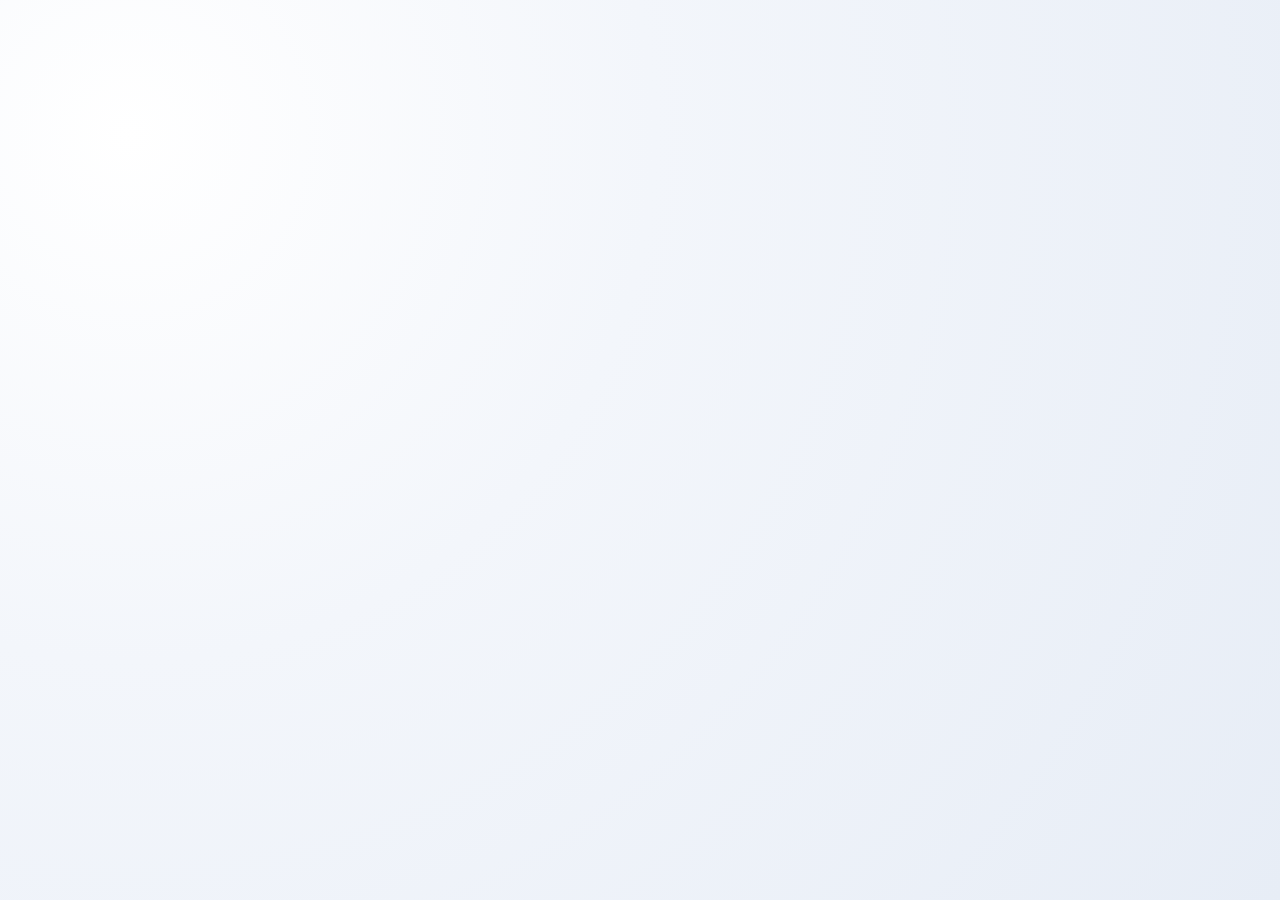
==== index.html @ b65aa78d "Auto-generated commit" ====
<!doctype html>
<html lang="en" data-beasties-container>
<head>
  <meta charset="utf-8">
  <title>CathFlow</title>
  <base href="https://melodypan.github.io/CathFlow/">
  <meta name="viewport" content="width=device-width, initial-scale=1">
  <link rel="icon" type="image/x-icon" href="favicon.ico">
<style>:root{--bg-page:#eef2f7;--bg-surface:#ffffff;--bg-soft:#f8fafc;--text-primary:#0f172a;--text-secondary:#475569;--brand-700:#1d4ed8;--brand-800:#1e3a8a;--danger-600:#dc2626;--border-soft:#dbe3ee;--shadow-soft:0 8px 30px rgba(15, 23, 42, .08);--shadow-strong:0 16px 32px rgba(15, 23, 42, .18);--radius-md:12px;--radius-lg:18px}*{box-sizing:border-box}html,body{margin:0;padding:0;width:100%;min-height:100%;background:radial-gradient(circle at 10% 15%,#fff,#f3f6fb 38%,#e7edf6);color:var(--text-primary);font-family:Microsoft JhengHei,PingFang TC,Noto Sans TC,sans-serif;font-weight:400;line-height:1.55;-webkit-font-smoothing:antialiased;text-rendering:optimizeLegibility}*::-webkit-scrollbar{width:10px;height:10px}*::-webkit-scrollbar-thumb{background:#b8c5d8;border-radius:999px}*::-webkit-scrollbar-track{background:#edf2f8}@media(max-width:768px){html,body{font-size:15px}}</style><link rel="stylesheet" href="styles-JXRAWTLQ.css" media="print" onload="this.media='all'"><noscript><link rel="stylesheet" href="styles-JXRAWTLQ.css"></noscript></head>
<body>
  <app-root></app-root>
<script src="main-EGD3RKEH.js" type="module"></script></body>
</html>
---- styles-JXRAWTLQ.css ----
:root{--bg-page: #eef2f7;--bg-surface: #ffffff;--bg-soft: #f8fafc;--text-primary: #0f172a;--text-secondary: #475569;--brand-700: #1d4ed8;--brand-800: #1e3a8a;--danger-600: #dc2626;--border-soft: #dbe3ee;--shadow-soft: 0 8px 30px rgba(15, 23, 42, .08);--shadow-strong: 0 16px 32px rgba(15, 23, 42, .18);--radius-md: 12px;--radius-lg: 18px}*{box-sizing:border-box}html,body{margin:0;padding:0;width:100%;min-height:100%;background:radial-gradient(circle at 10% 15%,#fff,#f3f6fb 38%,#e7edf6);color:var(--text-primary);font-family:Microsoft JhengHei,PingFang TC,Noto Sans TC,sans-serif;font-weight:400;line-height:1.55;-webkit-font-smoothing:antialiased;text-rendering:optimizeLegibility}button,input,select,textarea{font:inherit}img{max-width:100%;display:block}*::-webkit-scrollbar{width:10px;height:10px}*::-webkit-scrollbar-thumb{background:#b8c5d8;border-radius:999px}*::-webkit-scrollbar-track{background:#edf2f8}@media(max-width:768px){html,body{font-size:15px}}
---- styles-JXRAWTLQ.css ----
:root{--bg-page: #eef2f7;--bg-surface: #ffffff;--bg-soft: #f8fafc;--text-primary: #0f172a;--text-secondary: #475569;--brand-700: #1d4ed8;--brand-800: #1e3a8a;--danger-600: #dc2626;--border-soft: #dbe3ee;--shadow-soft: 0 8px 30px rgba(15, 23, 42, .08);--shadow-strong: 0 16px 32px rgba(15, 23, 42, .18);--radius-md: 12px;--radius-lg: 18px}*{box-sizing:border-box}html,body{margin:0;padding:0;width:100%;min-height:100%;background:radial-gradient(circle at 10% 15%,#fff,#f3f6fb 38%,#e7edf6);color:var(--text-primary);font-family:Microsoft JhengHei,PingFang TC,Noto Sans TC,sans-serif;font-weight:400;line-height:1.55;-webkit-font-smoothing:antialiased;text-rendering:optimizeLegibility}button,input,select,textarea{font:inherit}img{max-width:100%;display:block}*::-webkit-scrollbar{width:10px;height:10px}*::-webkit-scrollbar-thumb{background:#b8c5d8;border-radius:999px}*::-webkit-scrollbar-track{background:#edf2f8}@media(max-width:768px){html,body{font-size:15px}}
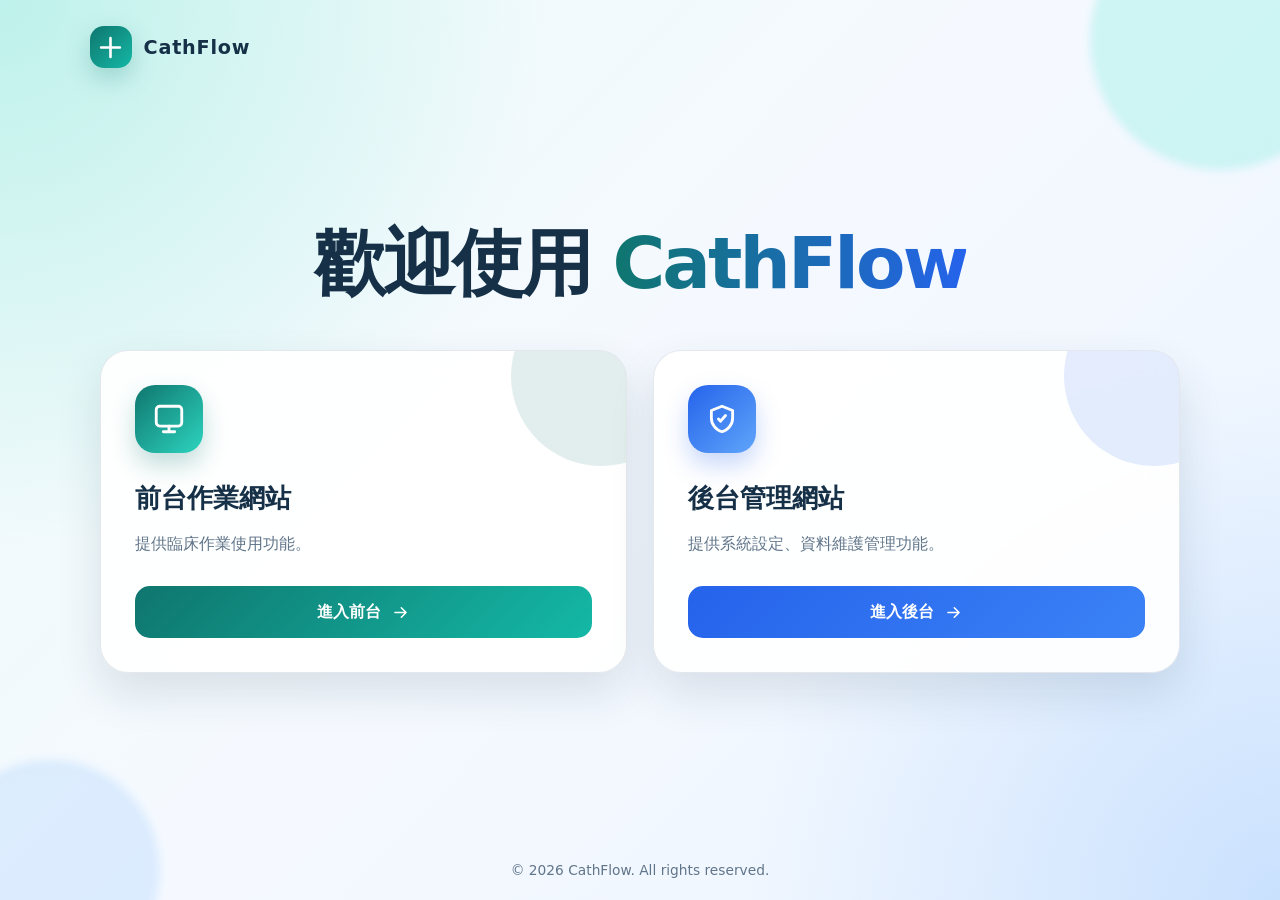
==== commit 11aff77b: "index" ====
--- a/index.html
+++ b/index.html
@@ -1,13 +1,434 @@
-<!doctype html>
-<html lang="en" data-beasties-container>
+<!DOCTYPE html>
+<html lang="zh-Hant">
 <head>
-  <meta charset="utf-8">
-  <title>CathFlow</title>
-  <base href="https://melodypan.github.io/CathFlow/">
-  <meta name="viewport" content="width=device-width, initial-scale=1">
-  <link rel="icon" type="image/x-icon" href="favicon.ico">
-<style>:root{--bg-page:#eef2f7;--bg-surface:#ffffff;--bg-soft:#f8fafc;--text-primary:#0f172a;--text-secondary:#475569;--brand-700:#1d4ed8;--brand-800:#1e3a8a;--danger-600:#dc2626;--border-soft:#dbe3ee;--shadow-soft:0 8px 30px rgba(15, 23, 42, .08);--shadow-strong:0 16px 32px rgba(15, 23, 42, .18);--radius-md:12px;--radius-lg:18px}*{box-sizing:border-box}html,body{margin:0;padding:0;width:100%;min-height:100%;background:radial-gradient(circle at 10% 15%,#fff,#f3f6fb 38%,#e7edf6);color:var(--text-primary);font-family:Microsoft JhengHei,PingFang TC,Noto Sans TC,sans-serif;font-weight:400;line-height:1.55;-webkit-font-smoothing:antialiased;text-rendering:optimizeLegibility}*::-webkit-scrollbar{width:10px;height:10px}*::-webkit-scrollbar-thumb{background:#b8c5d8;border-radius:999px}*::-webkit-scrollbar-track{background:#edf2f8}@media(max-width:768px){html,body{font-size:15px}}</style><link rel="stylesheet" href="styles-JXRAWTLQ.css" media="print" onload="this.media='all'"><noscript><link rel="stylesheet" href="styles-JXRAWTLQ.css"></noscript></head>
+  <meta charset="UTF-8" />
+  <meta name="viewport" content="width=device-width, initial-scale=1.0" />
+  <meta name="description" content="CathFlow 系統入口網站" />
+  <title>CathFlow 系統入口</title>
+
+  <style>
+    :root {
+      --primary: #0f766e;
+      --primary-dark: #115e59;
+      --secondary: #2563eb;
+      --secondary-dark: #1d4ed8;
+      --text-main: #153047;
+      --text-light: #60758a;
+      --card-bg: rgba(255, 255, 255, 0.92);
+      --border: rgba(148, 163, 184, 0.25);
+      --shadow: 0 20px 45px rgba(15, 47, 68, 0.12);
+    }
+
+    * {
+      box-sizing: border-box;
+    }
+
+    body {
+      margin: 0;
+      min-height: 100vh;
+      font-family:
+        "Microsoft JhengHei",
+        "Noto Sans TC",
+        system-ui,
+        -apple-system,
+        BlinkMacSystemFont,
+        "Segoe UI",
+        sans-serif;
+      color: var(--text-main);
+      background:
+        radial-gradient(circle at top left, rgba(45, 212, 191, 0.25), transparent 35%),
+        radial-gradient(circle at bottom right, rgba(96, 165, 250, 0.25), transparent 35%),
+        linear-gradient(135deg, #eefbf9 0%, #f5f9ff 48%, #edf5ff 100%);
+      display: flex;
+      flex-direction: column;
+      overflow-x: hidden;
+    }
+
+    .background-shape {
+      position: fixed;
+      border-radius: 999px;
+      filter: blur(4px);
+      opacity: 0.25;
+      pointer-events: none;
+    }
+
+    .shape-one {
+      width: 260px;
+      height: 260px;
+      top: -90px;
+      right: -70px;
+      background: #5eead4;
+    }
+
+    .shape-two {
+      width: 220px;
+      height: 220px;
+      bottom: -80px;
+      left: -60px;
+      background: #93c5fd;
+    }
+
+    header {
+      width: 100%;
+      padding: 26px 7vw;
+      display: flex;
+      align-items: center;
+      justify-content: space-between;
+      position: relative;
+      z-index: 1;
+    }
+
+    .brand {
+      display: flex;
+      align-items: center;
+      gap: 12px;
+      font-weight: 800;
+      font-size: 1.2rem;
+      letter-spacing: 0.04em;
+    }
+
+    .brand-icon {
+      width: 42px;
+      height: 42px;
+      border-radius: 14px;
+      display: grid;
+      place-items: center;
+      color: white;
+      background: linear-gradient(135deg, var(--primary), #14b8a6);
+      box-shadow: 0 10px 25px rgba(15, 118, 110, 0.25);
+    }
+
+    .brand-icon svg {
+      width: 25px;
+      height: 25px;
+    }
+
+    .header-label {
+      color: var(--text-light);
+      font-size: 0.92rem;
+    }
+
+    main {
+      width: min(1080px, 88vw);
+      margin: auto;
+      padding: 44px 0 80px;
+      position: relative;
+      z-index: 1;
+    }
+
+    .hero {
+      text-align: center;
+      margin-bottom: 48px;
+    }
+
+    .eyebrow {
+      display: inline-block;
+      padding: 8px 14px;
+      border-radius: 999px;
+      color: var(--primary);
+      background: rgba(20, 184, 166, 0.11);
+      border: 1px solid rgba(20, 184, 166, 0.18);
+      font-size: 0.86rem;
+      font-weight: 700;
+      letter-spacing: 0.08em;
+      margin-bottom: 20px;
+    }
+
+    h1 {
+      margin: 0;
+      font-size: clamp(2.2rem, 6vw, 4.5rem);
+      line-height: 1.08;
+      letter-spacing: -0.04em;
+    }
+
+    .hero-highlight {
+      background: linear-gradient(90deg, var(--primary), var(--secondary));
+      -webkit-background-clip: text;
+      background-clip: text;
+      color: transparent;
+    }
+
+    .hero p {
+      max-width: 680px;
+      margin: 22px auto 0;
+      color: var(--text-light);
+      font-size: clamp(1rem, 2vw, 1.15rem);
+      line-height: 1.8;
+    }
+
+    .portal-grid {
+      display: grid;
+      grid-template-columns: repeat(2, minmax(0, 1fr));
+      gap: 26px;
+    }
+
+    .portal-card {
+      position: relative;
+      min-height: 310px;
+      padding: 34px;
+      border-radius: 28px;
+      background: var(--card-bg);
+      border: 1px solid var(--border);
+      box-shadow: var(--shadow);
+      backdrop-filter: blur(16px);
+      overflow: hidden;
+      display: flex;
+      flex-direction: column;
+      transition:
+        transform 0.25s ease,
+        box-shadow 0.25s ease,
+        border-color 0.25s ease;
+    }
+
+    .portal-card:hover {
+      transform: translateY(-8px);
+      box-shadow: 0 28px 60px rgba(15, 47, 68, 0.18);
+    }
+
+    .portal-card.front:hover {
+      border-color: rgba(15, 118, 110, 0.35);
+    }
+
+    .portal-card.admin:hover {
+      border-color: rgba(37, 99, 235, 0.35);
+    }
+
+    .card-decoration {
+      position: absolute;
+      width: 180px;
+      height: 180px;
+      border-radius: 50%;
+      right: -65px;
+      top: -65px;
+      opacity: 0.12;
+    }
+
+    .front .card-decoration {
+      background: var(--primary);
+    }
+
+    .admin .card-decoration {
+      background: var(--secondary);
+    }
+
+    .portal-icon {
+      width: 68px;
+      height: 68px;
+      border-radius: 20px;
+      display: grid;
+      place-items: center;
+      color: white;
+      margin-bottom: 28px;
+      position: relative;
+      z-index: 1;
+    }
+
+    .front .portal-icon {
+      background: linear-gradient(135deg, var(--primary), #2dd4bf);
+      box-shadow: 0 12px 25px rgba(15, 118, 110, 0.25);
+    }
+
+    .admin .portal-icon {
+      background: linear-gradient(135deg, var(--secondary), #60a5fa);
+      box-shadow: 0 12px 25px rgba(37, 99, 235, 0.25);
+    }
+
+    .portal-icon svg {
+      width: 34px;
+      height: 34px;
+    }
+
+    .portal-card h2 {
+      margin: 0;
+      font-size: 1.65rem;
+    }
+
+    .portal-card p {
+      margin: 14px 0 28px;
+      color: var(--text-light);
+      line-height: 1.75;
+      flex-grow: 1;
+    }
+
+    .portal-link {
+      width: 100%;
+      min-height: 52px;
+      padding: 14px 20px;
+      border-radius: 15px;
+      display: inline-flex;
+      align-items: center;
+      justify-content: center;
+      gap: 10px;
+      text-decoration: none;
+      color: white;
+      font-weight: 800;
+      transition:
+        transform 0.2s ease,
+        filter 0.2s ease;
+    }
+
+    .portal-link:hover {
+      transform: translateY(-2px);
+      filter: brightness(1.06);
+    }
+
+    .portal-link svg {
+      width: 19px;
+      height: 19px;
+      transition: transform 0.2s ease;
+    }
+
+    .portal-link:hover svg {
+      transform: translateX(4px);
+    }
+
+    .front .portal-link {
+      background: linear-gradient(135deg, var(--primary), #14b8a6);
+    }
+
+    .admin .portal-link {
+      background: linear-gradient(135deg, var(--secondary), #3b82f6);
+    }
+
+    footer {
+      text-align: center;
+      padding: 22px;
+      color: var(--text-light);
+      font-size: 0.86rem;
+      position: relative;
+      z-index: 1;
+    }
+
+    @media (max-width: 760px) {
+      header {
+        padding: 20px 6vw;
+      }
+
+      .header-label {
+        display: none;
+      }
+
+      main {
+        width: min(92vw, 620px);
+        padding-top: 25px;
+      }
+
+      .hero {
+        margin-bottom: 34px;
+      }
+
+      .portal-grid {
+        grid-template-columns: 1fr;
+      }
+
+      .portal-card {
+        min-height: 285px;
+        padding: 28px;
+      }
+    }
+  </style>
+</head>
+
 <body>
-  <app-root></app-root>
-<script src="main-EGD3RKEH.js" type="module"></script></body>
+  <div class="background-shape shape-one"></div>
+  <div class="background-shape shape-two"></div>
+
+  <header>
+    <div class="brand">
+      <div class="brand-icon" aria-hidden="true">
+        <svg viewBox="0 0 24 24" fill="none">
+          <path d="M12 3v18M3 12h18" stroke="currentColor" stroke-width="2.5" stroke-linecap="round"/>
+        </svg>
+      </div>
+      <span>CathFlow</span>
+    </div>
+
+    <!-- <div class="header-label">心導管流程管理系統</div> -->
+  </header>
+
+  <main>
+    <section class="hero">
+      <!-- <div class="eyebrow">SYSTEM PORTAL</div> -->
+      <h1>歡迎使用 <span class="hero-highlight">CathFlow</span></h1>
+      <!-- <p>
+        請依照您的使用需求，選擇進入前台作業網站或後台管理網站。
+      </p> -->
+    </section>
+
+    <section class="portal-grid">
+      <article class="portal-card front">
+        <div class="card-decoration"></div>
+
+        <div class="portal-icon" aria-hidden="true">
+          <svg viewBox="0 0 24 24" fill="none">
+            <path d="M3 5.5A2.5 2.5 0 0 1 5.5 3h13A2.5 2.5 0 0 1 21 5.5v9A2.5 2.5 0 0 1 18.5 17h-13A2.5 2.5 0 0 1 3 14.5v-9Z" stroke="currentColor" stroke-width="2"/>
+            <path d="M8 21h8M12 17v4" stroke="currentColor" stroke-width="2" stroke-linecap="round"/>
+          </svg>
+        </div>
+
+        <h2>前台作業網站</h2>
+        <p>
+          提供臨床作業使用功能。
+        </p>
+
+        <a
+          id="frontendLink"
+          class="portal-link"
+          href="http://172.22.140.63:5020/"
+          target="_blank"
+          rel="noopener noreferrer"
+        >
+          進入前台
+          <svg viewBox="0 0 24 24" fill="none" aria-hidden="true">
+            <path d="M5 12h14M13 6l6 6-6 6" stroke="currentColor" stroke-width="2" stroke-linecap="round" stroke-linejoin="round"/>
+          </svg>
+        </a>
+      </article>
+
+      <article class="portal-card admin">
+        <div class="card-decoration"></div>
+
+        <div class="portal-icon" aria-hidden="true">
+          <svg viewBox="0 0 24 24" fill="none">
+            <path d="M12 3 4.5 6v5.4c0 4.4 3.2 8.5 7.5 9.6 4.3-1.1 7.5-5.2 7.5-9.6V6L12 3Z" stroke="currentColor" stroke-width="2" stroke-linejoin="round"/>
+            <path d="M9.5 12 11 13.5l3.5-4" stroke="currentColor" stroke-width="2" stroke-linecap="round" stroke-linejoin="round"/>
+          </svg>
+        </div>
+
+        <h2>後台管理網站</h2>
+        <p>
+          提供系統設定、資料維護管理功能。
+        </p>
+
+        <a
+          id="backendLink"
+          class="portal-link"
+          href="http://172.22.140.63:5020/login"
+          target="_blank"
+          rel="noopener noreferrer"
+        >
+          進入後台
+          <svg viewBox="0 0 24 24" fill="none" aria-hidden="true">
+            <path d="M5 12h14M13 6l6 6-6 6" stroke="currentColor" stroke-width="2" stroke-linecap="round" stroke-linejoin="round"/>
+          </svg>
+        </a>
+      </article>
+    </section>
+  </main>
+
+  <footer>
+    © <span id="currentYear"></span> CathFlow. All rights reserved.
+  </footer>
+
+  <script>
+    const cathFlowUrls = {
+      frontend: "http://172.22.140.63:5020",
+      backend: "http://172.22.140.63:5020/login"
+    };
+
+    document.getElementById("frontendLink").href = cathFlowUrls.frontend;
+    document.getElementById("backendLink").href = cathFlowUrls.backend;
+    document.getElementById("currentYear").textContent = new Date().getFullYear();
+  </script>
+</body>
 </html>
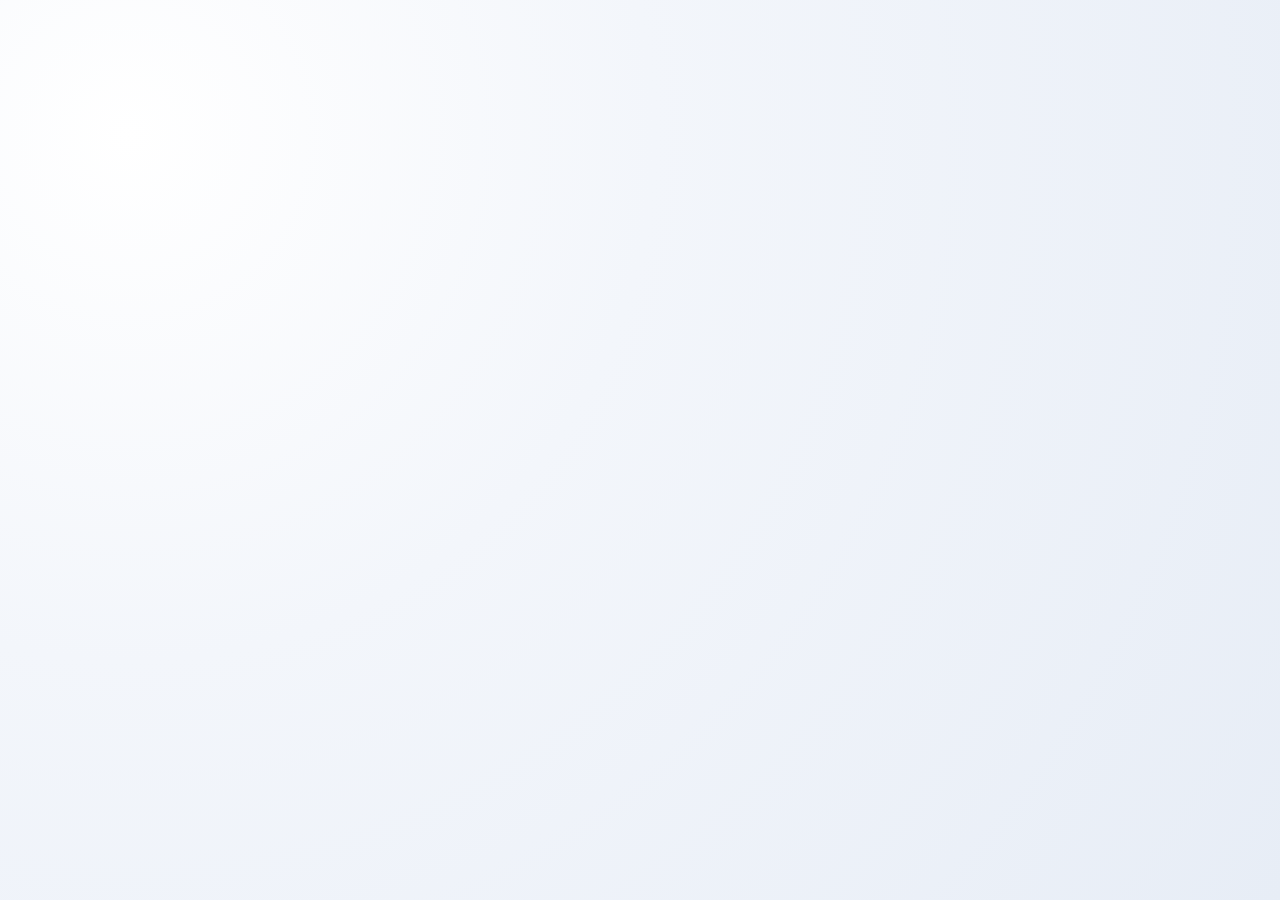
==== commit 11254cea: "Auto-generated commit" ====
--- a/index.html
+++ b/index.html
@@ -1,434 +1,13 @@
-<!DOCTYPE html>
-<html lang="zh-Hant">
+<!doctype html>
+<html lang="en" data-beasties-container>
 <head>
-  <meta charset="UTF-8" />
-  <meta name="viewport" content="width=device-width, initial-scale=1.0" />
-  <meta name="description" content="CathFlow 系統入口網站" />
-  <title>CathFlow 系統入口</title>
-
-  <style>
-    :root {
-      --primary: #0f766e;
-      --primary-dark: #115e59;
-      --secondary: #2563eb;
-      --secondary-dark: #1d4ed8;
-      --text-main: #153047;
-      --text-light: #60758a;
-      --card-bg: rgba(255, 255, 255, 0.92);
-      --border: rgba(148, 163, 184, 0.25);
-      --shadow: 0 20px 45px rgba(15, 47, 68, 0.12);
-    }
-
-    * {
-      box-sizing: border-box;
-    }
-
-    body {
-      margin: 0;
-      min-height: 100vh;
-      font-family:
-        "Microsoft JhengHei",
-        "Noto Sans TC",
-        system-ui,
-        -apple-system,
-        BlinkMacSystemFont,
-        "Segoe UI",
-        sans-serif;
-      color: var(--text-main);
-      background:
-        radial-gradient(circle at top left, rgba(45, 212, 191, 0.25), transparent 35%),
-        radial-gradient(circle at bottom right, rgba(96, 165, 250, 0.25), transparent 35%),
-        linear-gradient(135deg, #eefbf9 0%, #f5f9ff 48%, #edf5ff 100%);
-      display: flex;
-      flex-direction: column;
-      overflow-x: hidden;
-    }
-
-    .background-shape {
-      position: fixed;
-      border-radius: 999px;
-      filter: blur(4px);
-      opacity: 0.25;
-      pointer-events: none;
-    }
-
-    .shape-one {
-      width: 260px;
-      height: 260px;
-      top: -90px;
-      right: -70px;
-      background: #5eead4;
-    }
-
-    .shape-two {
-      width: 220px;
-      height: 220px;
-      bottom: -80px;
-      left: -60px;
-      background: #93c5fd;
-    }
-
-    header {
-      width: 100%;
-      padding: 26px 7vw;
-      display: flex;
-      align-items: center;
-      justify-content: space-between;
-      position: relative;
-      z-index: 1;
-    }
-
-    .brand {
-      display: flex;
-      align-items: center;
-      gap: 12px;
-      font-weight: 800;
-      font-size: 1.2rem;
-      letter-spacing: 0.04em;
-    }
-
-    .brand-icon {
-      width: 42px;
-      height: 42px;
-      border-radius: 14px;
-      display: grid;
-      place-items: center;
-      color: white;
-      background: linear-gradient(135deg, var(--primary), #14b8a6);
-      box-shadow: 0 10px 25px rgba(15, 118, 110, 0.25);
-    }
-
-    .brand-icon svg {
-      width: 25px;
-      height: 25px;
-    }
-
-    .header-label {
-      color: var(--text-light);
-      font-size: 0.92rem;
-    }
-
-    main {
-      width: min(1080px, 88vw);
-      margin: auto;
-      padding: 44px 0 80px;
-      position: relative;
-      z-index: 1;
-    }
-
-    .hero {
-      text-align: center;
-      margin-bottom: 48px;
-    }
-
-    .eyebrow {
-      display: inline-block;
-      padding: 8px 14px;
-      border-radius: 999px;
-      color: var(--primary);
-      background: rgba(20, 184, 166, 0.11);
-      border: 1px solid rgba(20, 184, 166, 0.18);
-      font-size: 0.86rem;
-      font-weight: 700;
-      letter-spacing: 0.08em;
-      margin-bottom: 20px;
-    }
-
-    h1 {
-      margin: 0;
-      font-size: clamp(2.2rem, 6vw, 4.5rem);
-      line-height: 1.08;
-      letter-spacing: -0.04em;
-    }
-
-    .hero-highlight {
-      background: linear-gradient(90deg, var(--primary), var(--secondary));
-      -webkit-background-clip: text;
-      background-clip: text;
-      color: transparent;
-    }
-
-    .hero p {
-      max-width: 680px;
-      margin: 22px auto 0;
-      color: var(--text-light);
-      font-size: clamp(1rem, 2vw, 1.15rem);
-      line-height: 1.8;
-    }
-
-    .portal-grid {
-      display: grid;
-      grid-template-columns: repeat(2, minmax(0, 1fr));
-      gap: 26px;
-    }
-
-    .portal-card {
-      position: relative;
-      min-height: 310px;
-      padding: 34px;
-      border-radius: 28px;
-      background: var(--card-bg);
-      border: 1px solid var(--border);
-      box-shadow: var(--shadow);
-      backdrop-filter: blur(16px);
-      overflow: hidden;
-      display: flex;
-      flex-direction: column;
-      transition:
-        transform 0.25s ease,
-        box-shadow 0.25s ease,
-        border-color 0.25s ease;
-    }
-
-    .portal-card:hover {
-      transform: translateY(-8px);
-      box-shadow: 0 28px 60px rgba(15, 47, 68, 0.18);
-    }
-
-    .portal-card.front:hover {
-      border-color: rgba(15, 118, 110, 0.35);
-    }
-
-    .portal-card.admin:hover {
-      border-color: rgba(37, 99, 235, 0.35);
-    }
-
-    .card-decoration {
-      position: absolute;
-      width: 180px;
-      height: 180px;
-      border-radius: 50%;
-      right: -65px;
-      top: -65px;
-      opacity: 0.12;
-    }
-
-    .front .card-decoration {
-      background: var(--primary);
-    }
-
-    .admin .card-decoration {
-      background: var(--secondary);
-    }
-
-    .portal-icon {
-      width: 68px;
-      height: 68px;
-      border-radius: 20px;
-      display: grid;
-      place-items: center;
-      color: white;
-      margin-bottom: 28px;
-      position: relative;
-      z-index: 1;
-    }
-
-    .front .portal-icon {
-      background: linear-gradient(135deg, var(--primary), #2dd4bf);
-      box-shadow: 0 12px 25px rgba(15, 118, 110, 0.25);
-    }
-
-    .admin .portal-icon {
-      background: linear-gradient(135deg, var(--secondary), #60a5fa);
-      box-shadow: 0 12px 25px rgba(37, 99, 235, 0.25);
-    }
-
-    .portal-icon svg {
-      width: 34px;
-      height: 34px;
-    }
-
-    .portal-card h2 {
-      margin: 0;
-      font-size: 1.65rem;
-    }
-
-    .portal-card p {
-      margin: 14px 0 28px;
-      color: var(--text-light);
-      line-height: 1.75;
-      flex-grow: 1;
-    }
-
-    .portal-link {
-      width: 100%;
-      min-height: 52px;
-      padding: 14px 20px;
-      border-radius: 15px;
-      display: inline-flex;
-      align-items: center;
-      justify-content: center;
-      gap: 10px;
-      text-decoration: none;
-      color: white;
-      font-weight: 800;
-      transition:
-        transform 0.2s ease,
-        filter 0.2s ease;
-    }
-
-    .portal-link:hover {
-      transform: translateY(-2px);
-      filter: brightness(1.06);
-    }
-
-    .portal-link svg {
-      width: 19px;
-      height: 19px;
-      transition: transform 0.2s ease;
-    }
-
-    .portal-link:hover svg {
-      transform: translateX(4px);
-    }
-
-    .front .portal-link {
-      background: linear-gradient(135deg, var(--primary), #14b8a6);
-    }
-
-    .admin .portal-link {
-      background: linear-gradient(135deg, var(--secondary), #3b82f6);
-    }
-
-    footer {
-      text-align: center;
-      padding: 22px;
-      color: var(--text-light);
-      font-size: 0.86rem;
-      position: relative;
-      z-index: 1;
-    }
-
-    @media (max-width: 760px) {
-      header {
-        padding: 20px 6vw;
-      }
-
-      .header-label {
-        display: none;
-      }
-
-      main {
-        width: min(92vw, 620px);
-        padding-top: 25px;
-      }
-
-      .hero {
-        margin-bottom: 34px;
-      }
-
-      .portal-grid {
-        grid-template-columns: 1fr;
-      }
-
-      .portal-card {
-        min-height: 285px;
-        padding: 28px;
-      }
-    }
-  </style>
-</head>
-
+  <meta charset="utf-8">
+  <title>CathFlow</title>
+  <base href="https://melodypan.github.io/CathFlow/">
+  <meta name="viewport" content="width=device-width, initial-scale=1">
+  <link rel="icon" type="image/x-icon" href="favicon.ico">
+<style>:root{--bg-page:#eef2f7;--bg-surface:#ffffff;--bg-soft:#f8fafc;--text-primary:#0f172a;--text-secondary:#475569;--brand-700:#1d4ed8;--brand-800:#1e3a8a;--danger-600:#dc2626;--border-soft:#dbe3ee;--shadow-soft:0 8px 30px rgba(15, 23, 42, .08);--shadow-strong:0 16px 32px rgba(15, 23, 42, .18);--radius-md:12px;--radius-lg:18px}*{box-sizing:border-box}html,body{margin:0;padding:0;width:100%;min-height:100%;background:radial-gradient(circle at 10% 15%,#fff,#f3f6fb 38%,#e7edf6);color:var(--text-primary);font-family:Microsoft JhengHei,PingFang TC,Noto Sans TC,sans-serif;font-weight:400;line-height:1.55;-webkit-font-smoothing:antialiased;text-rendering:optimizeLegibility}*::-webkit-scrollbar{width:10px;height:10px}*::-webkit-scrollbar-thumb{background:#b8c5d8;border-radius:999px}*::-webkit-scrollbar-track{background:#edf2f8}@media(max-width:768px){html,body{font-size:15px}}</style><link rel="stylesheet" href="styles-JXRAWTLQ.css" media="print" onload="this.media='all'"><noscript><link rel="stylesheet" href="styles-JXRAWTLQ.css"></noscript></head>
 <body>
-  <div class="background-shape shape-one"></div>
-  <div class="background-shape shape-two"></div>
-
-  <header>
-    <div class="brand">
-      <div class="brand-icon" aria-hidden="true">
-        <svg viewBox="0 0 24 24" fill="none">
-          <path d="M12 3v18M3 12h18" stroke="currentColor" stroke-width="2.5" stroke-linecap="round"/>
-        </svg>
-      </div>
-      <span>CathFlow</span>
-    </div>
-
-    <!-- <div class="header-label">心導管流程管理系統</div> -->
-  </header>
-
-  <main>
-    <section class="hero">
-      <!-- <div class="eyebrow">SYSTEM PORTAL</div> -->
-      <h1>歡迎使用 <span class="hero-highlight">CathFlow</span></h1>
-      <!-- <p>
-        請依照您的使用需求，選擇進入前台作業網站或後台管理網站。
-      </p> -->
-    </section>
-
-    <section class="portal-grid">
-      <article class="portal-card front">
-        <div class="card-decoration"></div>
-
-        <div class="portal-icon" aria-hidden="true">
-          <svg viewBox="0 0 24 24" fill="none">
-            <path d="M3 5.5A2.5 2.5 0 0 1 5.5 3h13A2.5 2.5 0 0 1 21 5.5v9A2.5 2.5 0 0 1 18.5 17h-13A2.5 2.5 0 0 1 3 14.5v-9Z" stroke="currentColor" stroke-width="2"/>
-            <path d="M8 21h8M12 17v4" stroke="currentColor" stroke-width="2" stroke-linecap="round"/>
-          </svg>
-        </div>
-
-        <h2>前台作業網站</h2>
-        <p>
-          提供臨床作業使用功能。
-        </p>
-
-        <a
-          id="frontendLink"
-          class="portal-link"
-          href="http://172.22.140.63:5020/"
-          target="_blank"
-          rel="noopener noreferrer"
-        >
-          進入前台
-          <svg viewBox="0 0 24 24" fill="none" aria-hidden="true">
-            <path d="M5 12h14M13 6l6 6-6 6" stroke="currentColor" stroke-width="2" stroke-linecap="round" stroke-linejoin="round"/>
-          </svg>
-        </a>
-      </article>
-
-      <article class="portal-card admin">
-        <div class="card-decoration"></div>
-
-        <div class="portal-icon" aria-hidden="true">
-          <svg viewBox="0 0 24 24" fill="none">
-            <path d="M12 3 4.5 6v5.4c0 4.4 3.2 8.5 7.5 9.6 4.3-1.1 7.5-5.2 7.5-9.6V6L12 3Z" stroke="currentColor" stroke-width="2" stroke-linejoin="round"/>
-            <path d="M9.5 12 11 13.5l3.5-4" stroke="currentColor" stroke-width="2" stroke-linecap="round" stroke-linejoin="round"/>
-          </svg>
-        </div>
-
-        <h2>後台管理網站</h2>
-        <p>
-          提供系統設定、資料維護管理功能。
-        </p>
-
-        <a
-          id="backendLink"
-          class="portal-link"
-          href="http://172.22.140.63:5020/login"
-          target="_blank"
-          rel="noopener noreferrer"
-        >
-          進入後台
-          <svg viewBox="0 0 24 24" fill="none" aria-hidden="true">
-            <path d="M5 12h14M13 6l6 6-6 6" stroke="currentColor" stroke-width="2" stroke-linecap="round" stroke-linejoin="round"/>
-          </svg>
-        </a>
-      </article>
-    </section>
-  </main>
-
-  <footer>
-    © <span id="currentYear"></span> CathFlow. All rights reserved.
-  </footer>
-
-  <script>
-    const cathFlowUrls = {
-      frontend: "http://172.22.140.63:5020",
-      backend: "http://172.22.140.63:5020/login"
-    };
-
-    document.getElementById("frontendLink").href = cathFlowUrls.frontend;
-    document.getElementById("backendLink").href = cathFlowUrls.backend;
-    document.getElementById("currentYear").textContent = new Date().getFullYear();
-  </script>
-</body>
+  <app-root></app-root>
+<script src="main-EZ5NIIX2.js" type="module"></script></body>
 </html>
--- a/styles-JXRAWTLQ.css
+++ b/styles-JXRAWTLQ.css
@@ -0,0 +1 @@
+:root{--bg-page: #eef2f7;--bg-surface: #ffffff;--bg-soft: #f8fafc;--text-primary: #0f172a;--text-secondary: #475569;--brand-700: #1d4ed8;--brand-800: #1e3a8a;--danger-600: #dc2626;--border-soft: #dbe3ee;--shadow-soft: 0 8px 30px rgba(15, 23, 42, .08);--shadow-strong: 0 16px 32px rgba(15, 23, 42, .18);--radius-md: 12px;--radius-lg: 18px}*{box-sizing:border-box}html,body{margin:0;padding:0;width:100%;min-height:100%;background:radial-gradient(circle at 10% 15%,#fff,#f3f6fb 38%,#e7edf6);color:var(--text-primary);font-family:Microsoft JhengHei,PingFang TC,Noto Sans TC,sans-serif;font-weight:400;line-height:1.55;-webkit-font-smoothing:antialiased;text-rendering:optimizeLegibility}button,input,select,textarea{font:inherit}img{max-width:100%;display:block}*::-webkit-scrollbar{width:10px;height:10px}*::-webkit-scrollbar-thumb{background:#b8c5d8;border-radius:999px}*::-webkit-scrollbar-track{background:#edf2f8}@media(max-width:768px){html,body{font-size:15px}}
--- a/styles-JXRAWTLQ.css
+++ b/styles-JXRAWTLQ.css
@@ -0,0 +1 @@
+:root{--bg-page: #eef2f7;--bg-surface: #ffffff;--bg-soft: #f8fafc;--text-primary: #0f172a;--text-secondary: #475569;--brand-700: #1d4ed8;--brand-800: #1e3a8a;--danger-600: #dc2626;--border-soft: #dbe3ee;--shadow-soft: 0 8px 30px rgba(15, 23, 42, .08);--shadow-strong: 0 16px 32px rgba(15, 23, 42, .18);--radius-md: 12px;--radius-lg: 18px}*{box-sizing:border-box}html,body{margin:0;padding:0;width:100%;min-height:100%;background:radial-gradient(circle at 10% 15%,#fff,#f3f6fb 38%,#e7edf6);color:var(--text-primary);font-family:Microsoft JhengHei,PingFang TC,Noto Sans TC,sans-serif;font-weight:400;line-height:1.55;-webkit-font-smoothing:antialiased;text-rendering:optimizeLegibility}button,input,select,textarea{font:inherit}img{max-width:100%;display:block}*::-webkit-scrollbar{width:10px;height:10px}*::-webkit-scrollbar-thumb{background:#b8c5d8;border-radius:999px}*::-webkit-scrollbar-track{background:#edf2f8}@media(max-width:768px){html,body{font-size:15px}}
